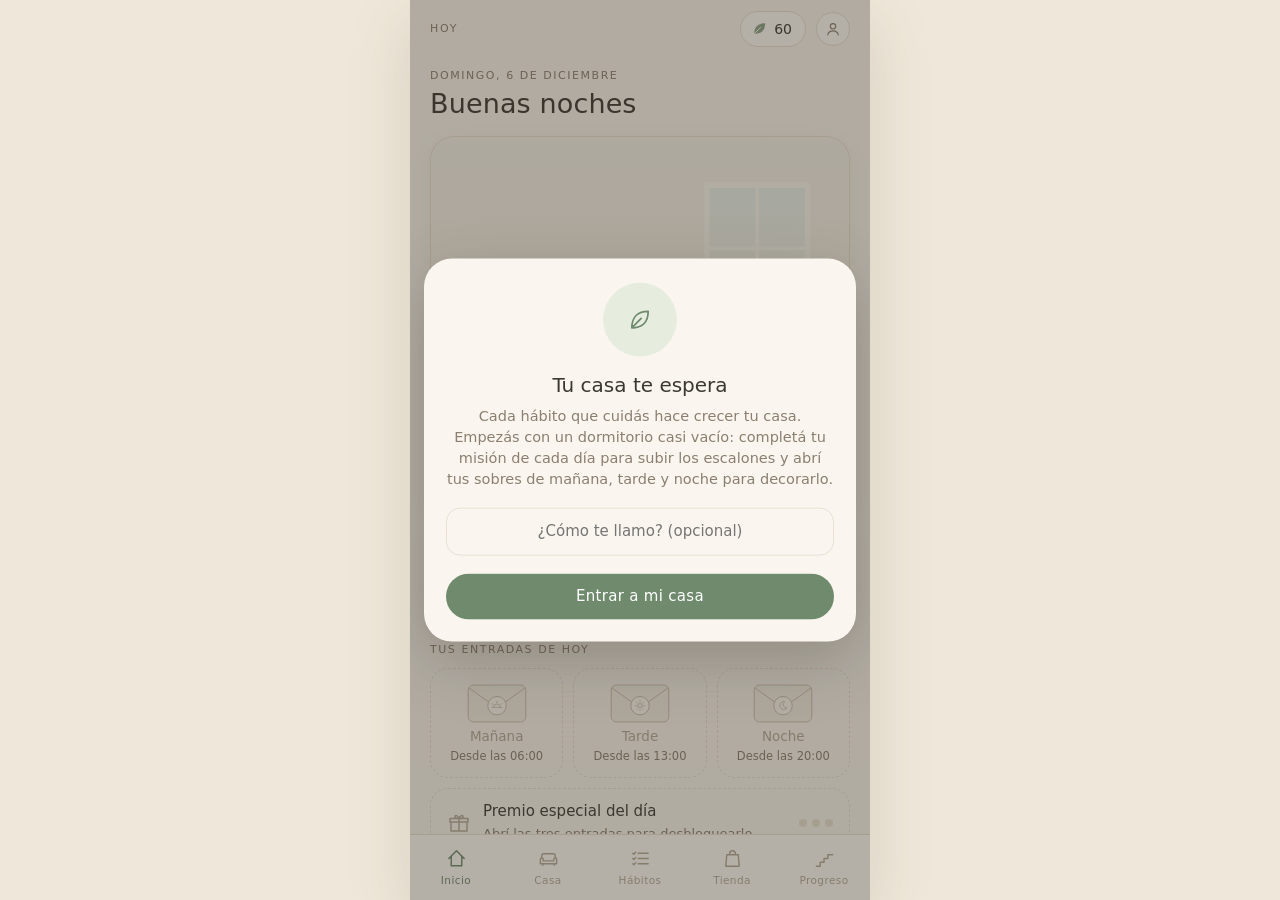
==== casa-habitos/index.html @ c769ccf6 "Agregar prototipo del juego de hábitos y decoración de casa Carpeta aparte (casa-habitos/), no se pu" ====
<!doctype html>
<html lang="es">
<head>
<meta charset="utf-8">
<meta name="viewport" content="width=device-width, initial-scale=1, viewport-fit=cover">
<meta name="theme-color" content="#FAF6EF">
<meta name="apple-mobile-web-app-capable" content="yes">
<meta name="mobile-web-app-capable" content="yes">
<title>Mi casa · hábitos</title>
<link rel="stylesheet" href="estilo.css">
</head>
<body>
<div id="app">
  <header id="top"></header>
  <main id="main"></main>
  <nav id="nav"></nav>
  <div id="devbtn"></div>
  <div id="toast"></div>
  <div id="modal"></div>
</div>
<script src="datos.js"></script>
<script src="arte.js"></script>
<script src="juego.js"></script>
</body>
</html>
---- casa-habitos/estilo.css ----
/* =====================================================================
   ESTILO: blanco cálido, crema y beige · verde salvia y terracota de acento
   Tipografía fina, mucho aire, nada de colores saturados.
   ===================================================================== */
:root {
  --bg: #FAF6EF;
  --card: #FFFDF9;
  --crema: #F3ECDF;
  --linea: #E8DFD0;
  --ink: #3B3833;
  --ink2: #8A7F70;
  --ink3: #B3A998;
  --salvia: #8DA38A;
  --salvia-d: #6F8A6D;
  --salvia-l: #E6EDDF;
  --terra: #C47A5A;
  --terra-l: #F6E7DD;
  --lav: #B9AFCB;
  --lav-l: #EFEBF4;
  --radio: 20px;
  --sombra: 0 1px 2px rgba(80, 60, 40, .04), 0 8px 24px rgba(80, 60, 40, .06);
  --nav-h: 66px;
  --top-h: 58px;
}
* { box-sizing: border-box; -webkit-tap-highlight-color: transparent; }
html, body { margin: 0; height: 100%; background: #EFE8DA; }
body {
  font-family: "Avenir Next", "Helvetica Neue", "Segoe UI", Inter, system-ui, -apple-system, Roboto, sans-serif;
  font-weight: 300; color: var(--ink); font-size: 15px; line-height: 1.45;
  -webkit-font-smoothing: antialiased; overscroll-behavior: none;
}
button { font: inherit; color: inherit; background: none; border: 0; padding: 0; cursor: pointer; text-align: inherit; }
button:disabled { cursor: default; }
input { font: inherit; color: inherit; }
h1, h2, h3, p { margin: 0; }
h1 { font-size: 27px; font-weight: 300; letter-spacing: .005em; line-height: 1.2; }
h2 { font-size: 20px; font-weight: 300; }
h3 { font-size: 16px; font-weight: 400; }
b, strong { font-weight: 500; }
.ico { display: block; flex: none; }
.s-lbl { font-size: 11px; font-weight: 400; letter-spacing: .14em; text-transform: uppercase; color: var(--ink2); }
.suave { color: var(--ink2); }
.peq { font-size: 13px; }

/* ----- marco de la app (en compu se ve como un celular centrado) ----- */
#app {
  position: relative; display: flex; flex-direction: column;
  width: 100%; max-width: 460px; height: 100dvh; margin: 0 auto; background: var(--bg); overflow: hidden;
}
@media (min-width: 520px) { #app { height: min(900px, 100dvh); margin-top: max(0px, calc((100dvh - 900px) / 2)); box-shadow: 0 20px 60px rgba(80, 60, 40, .15); border-radius: 0; } }
#top { flex: none; height: calc(var(--top-h) + env(safe-area-inset-top)); padding: env(safe-area-inset-top) 20px 0; display: flex; align-items: center; justify-content: space-between; }
#top .ttl { font-size: 11px; letter-spacing: .16em; text-transform: uppercase; color: var(--ink2); font-weight: 400; }
#top .der { display: flex; gap: 10px; align-items: center; }
.chip-hojas { display: flex; align-items: center; gap: 6px; padding: 7px 13px 7px 10px; border-radius: 99px; background: var(--card); border: 1px solid var(--linea); font-weight: 400; font-size: 14px; }
.chip-hojas.sube { animation: sube .7s ease; }
@keyframes sube { 30% { transform: scale(1.08); background: var(--salvia-l); } }
.avatar { width: 34px; height: 34px; border-radius: 50%; border: 1px solid var(--linea); background: var(--card); display: grid; place-items: center; color: var(--ink2); font-weight: 400; }
#main { flex: 1; overflow-y: auto; overflow-x: hidden; padding: 4px 20px 28px; -webkit-overflow-scrolling: touch; }
#nav { flex: none; height: calc(var(--nav-h) + env(safe-area-inset-bottom)); padding-bottom: env(safe-area-inset-bottom); display: flex; background: rgba(255, 253, 249, .94); border-top: 1px solid var(--linea); }
#nav button { flex: 1; display: flex; flex-direction: column; align-items: center; justify-content: center; gap: 3px; font-size: 10.5px; letter-spacing: .04em; color: var(--ink3); position: relative; }
#nav button.on { color: var(--salvia-d); font-weight: 400; }
#nav .punto { position: absolute; top: 9px; left: calc(50% + 8px); width: 7px; height: 7px; border-radius: 50%; background: var(--terra); }

/* ----- piezas comunes ----- */
.card { background: var(--card); border: 1px solid var(--linea); border-radius: var(--radio); padding: 16px 18px; box-shadow: var(--sombra); }
.fila { display: flex; align-items: center; gap: 12px; }
.sep { height: 22px; }
.sep-s { height: 12px; }
.btn { display: inline-flex; align-items: center; justify-content: center; gap: 8px; min-height: 46px; padding: 0 22px; border-radius: 99px; background: var(--salvia-d); color: #fff; font-weight: 400; letter-spacing: .02em; transition: transform .15s, opacity .15s; }
.btn:active { transform: scale(.98); }
.btn.sec { background: transparent; color: var(--ink); border: 1px solid var(--linea); }
.btn.terra { background: var(--terra); }
.btn.chico { min-height: 36px; padding: 0 16px; font-size: 14px; }
.btn.bloque { width: 100%; }
.btn[disabled], .btn.off { background: var(--crema); color: var(--ink3); border: 1px solid var(--linea); }
.pastilla { display: inline-block; padding: 3px 10px; border-radius: 99px; font-size: 11.5px; font-weight: 400; letter-spacing: .04em; background: var(--crema); color: var(--ink2); }
.pastilla.sal { background: var(--salvia-l); color: var(--salvia-d); }
.pastilla.ter { background: var(--terra-l); color: var(--terra); }
.barra { height: 6px; border-radius: 9px; background: var(--crema); overflow: hidden; }
.barra > i { display: block; height: 100%; background: var(--salvia); border-radius: 9px; transition: width .6s cubic-bezier(.3, .7, .2, 1); }
.hola { padding: 6px 0 16px; }
.hola .s-lbl { margin-bottom: 4px; }

/* ----- escena (ambiente) ----- */
.escena-wrap { position: relative; border-radius: 24px; overflow: hidden; box-shadow: var(--sombra); border: 1px solid var(--linea); background: var(--crema); aspect-ratio: 360 / 320; }
.escena-wrap svg.escena { width: 100%; height: 100%; display: block; }
.escena .obj { cursor: grab; touch-action: none; }
.escena .selbox { stroke: var(--salvia-d); stroke-width: 1.4; stroke-dasharray: 4 3; opacity: 0; pointer-events: none; }
.escena .obj.sel .selbox { opacity: 1; }
.escena:not(.edit) .obj { pointer-events: none; }
.escena .gota { fill: #9EC3D1; opacity: 0; animation: gota 2.4s ease-in infinite; }
@keyframes gota { 0% { opacity: 0; transform: translateY(0); } 20% { opacity: .9; } 100% { opacity: 0; transform: translateY(30px); } }
.escena .rincon { animation: aparece .9s ease both; }
@keyframes aparece { from { opacity: 0; transform: translate(10px, 316px); } }
.escena .pasea { animation: pasea 28s linear infinite; }
.escena .giro { animation: giro 28s steps(1) infinite; }
@keyframes pasea { 0% { transform: translate(40px, 308px); } 47% { transform: translate(318px, 308px); } 50% { transform: translate(318px, 308px); } 97% { transform: translate(40px, 308px); } 100% { transform: translate(40px, 308px); } }
@keyframes giro { 0% { transform: scaleX(1); } 50% { transform: scaleX(-1); } 100% { transform: scaleX(1); } }
.escena .pers-cuerpo { animation: respira 3.4s ease-in-out infinite; }
@keyframes respira { 50% { transform: translateY(-1px); } }
.escena-pie { position: absolute; left: 12px; right: 12px; bottom: 12px; display: flex; justify-content: space-between; align-items: center; gap: 8px; pointer-events: none; }
.vidrio { background: rgba(255, 253, 249, .88); backdrop-filter: blur(6px); -webkit-backdrop-filter: blur(6px); border-radius: 99px; padding: 6px 13px; font-size: 12.5px; font-weight: 400; display: flex; align-items: center; gap: 8px; border: 1px solid rgba(232, 223, 208, .8); }
.barritas { display: inline-flex; gap: 3px; align-items: flex-end; }
.barritas i { width: 5px; border-radius: 2px; background: var(--linea); }
.barritas i.h { background: var(--salvia); }
.barritas i.a { background: var(--terra); }

/* ----- sobres (mañana / tarde / noche) ----- */
.sobres { display: grid; grid-template-columns: repeat(3, 1fr); gap: 10px; }
.sobre { position: relative; border-radius: 18px; padding: 10px 6px 12px; text-align: center; border: 1px solid var(--linea); background: var(--card); display: flex; flex-direction: column; align-items: center; gap: 2px; }
.sobre .sobre-svg { width: 62px; height: 46px; }
.sobre .nombre { font-size: 13.5px; font-weight: 400; }
.sobre .sub { font-size: 11.5px; color: var(--ink2); }
.sobre.listo { background: var(--terra-l); border-color: #E8C6B4; animation: flota 3.2s ease-in-out infinite; box-shadow: 0 6px 18px rgba(196, 122, 90, .16); }
.sobre.listo .sub { color: var(--terra); font-weight: 400; }
.sobre.ok { background: var(--salvia-l); border-color: #D2DEC8; }
.sobre.bloq { background: transparent; border-style: dashed; }
.sobre.bloq .nombre { color: var(--ink3); }
@keyframes flota { 50% { transform: translateY(-3px); } }
.premio-dia { margin-top: 10px; display: flex; align-items: center; gap: 12px; padding: 12px 16px; border-radius: 18px; border: 1px dashed var(--linea); }
.premio-dia.listo { border: 1px solid #D9CFE6; background: var(--lav-l); border-style: solid; animation: flota 3.2s ease-in-out infinite; }
.premio-dia.ok { border-style: solid; background: var(--salvia-l); border-color: #D2DEC8; }
.puntos { display: flex; gap: 5px; }
.puntos i { width: 8px; height: 8px; border-radius: 50%; background: var(--linea); }
.puntos i.h { background: var(--lav); }
.prox { margin-top: 12px; font-size: 13.5px; color: var(--ink2); display: flex; gap: 8px; align-items: center; }

/* ----- misión ----- */
.mision { display: flex; flex-direction: column; gap: 12px; }
.mision .num { font-size: 30px; font-weight: 300; line-height: 1; }
.mision .num small { font-size: 14px; color: var(--ink2); margin-left: 4px; }
.banner-fuego { display: flex; gap: 12px; align-items: flex-start; padding: 14px 16px; border-radius: 18px; background: var(--terra-l); border: 1px solid #EAC9B8; color: #8A4E34; }
.banner-fuego .ico { color: var(--terra); margin-top: 1px; }
.banner-fuego b { font-weight: 500; display: block; }
.banner-fuego span { font-size: 13.5px; }
.meta-bar { display: flex; flex-direction: column; gap: 8px; }

/* ----- hábitos ----- */
.habs { display: flex; flex-direction: column; gap: 8px; }
.hab { display: flex; align-items: center; gap: 14px; width: 100%; padding: 14px 16px; border-radius: 18px; background: var(--card); border: 1px solid var(--linea); transition: background .25s, border-color .25s; }
.hab .icono { color: var(--ink2); }
.hab .nom { flex: 1; font-size: 15.5px; }
.hab .tilde { width: 26px; height: 26px; border-radius: 50%; border: 1.5px solid var(--ink3); display: grid; place-items: center; color: transparent; transition: all .25s; }
.hab.on { background: var(--salvia-l); border-color: #D2DEC8; }
.hab.on .nom { color: var(--salvia-d); }
.hab.on .icono { color: var(--salvia-d); }
.hab.on .tilde { background: var(--salvia-d); border-color: var(--salvia-d); color: #fff; }
.hab.bloqueado { opacity: .85; }
.extras-t { margin: 18px 0 8px; }

/* ----- pantalla Casa ----- */
.seg { display: grid; grid-template-columns: 1fr 1fr; background: var(--crema); border-radius: 99px; padding: 3px; margin-bottom: 14px; }
.seg button { text-align: center; padding: 8px 0; border-radius: 99px; font-size: 13.5px; color: var(--ink2); }
.seg button.on { background: var(--card); color: var(--ink); font-weight: 400; box-shadow: 0 1px 4px rgba(80, 60, 40, .08); }
.sala-nav { display: flex; align-items: center; justify-content: space-between; margin-bottom: 12px; }
.sala-nav .centro { text-align: center; }
.redondo { width: 38px; height: 38px; border-radius: 50%; border: 1px solid var(--linea); background: var(--card); display: grid; place-items: center; color: var(--ink2); }
.redondo:disabled { opacity: .35; }
.barra-sel { min-height: 54px; display: flex; align-items: center; justify-content: center; gap: 8px; margin: 12px 0 4px; }
.barra-sel .btn { min-height: 42px; padding: 0 16px; font-size: 14px; }
.ayuda { font-size: 13px; color: var(--ink2); text-align: center; }
.tira { display: flex; gap: 10px; overflow-x: auto; padding: 4px 2px 8px; margin: 0 -2px; scrollbar-width: none; }
.tira::-webkit-scrollbar { display: none; }
.thumb { position: relative; flex: none; width: 82px; height: 82px; border-radius: 16px; background: var(--card); border: 1px solid var(--linea); padding: 8px; }
.thumb svg { width: 100%; height: 100%; }
.thumb .cnt { position: absolute; right: 6px; bottom: 4px; font-size: 11px; color: var(--ink2); background: var(--card); border-radius: 8px; padding: 0 4px; }
.vacio { padding: 18px; border-radius: 16px; border: 1px dashed var(--linea); text-align: center; color: var(--ink2); font-size: 13.5px; width: 100%; }
.acciones { display: flex; gap: 10px; margin-top: 8px; }
.acciones .btn { flex: 1; }
.plano { width: 100%; display: block; }
.plano .celda { cursor: pointer; }
.plano text { font-family: inherit; font-weight: 400; fill: var(--ink); }

/* ----- escalera ----- */
.escalera { width: 100%; display: block; overflow: visible; }
.esc-p rect { fill: #F1EADB; stroke: none; transition: fill .6s; }
.esc-p text { font-size: 13px; fill: var(--ink3); font-family: inherit; font-weight: 400; transition: fill .6s; }
.esc-p.hecho rect { fill: #C3D1BC; }
.esc-p.hecho text { fill: #5F7C5D; }
.esc-p.actual rect { fill: var(--terra-l); stroke: var(--terra); stroke-width: 1.3; }
.esc-p.actual text { fill: var(--terra); }
.escalera .marca { transition: transform 1.1s cubic-bezier(.45, 0, .2, 1); }
.escalera .marca-txt { font-size: 10.5px; fill: var(--terra); font-family: inherit; letter-spacing: .04em; }

/* ----- tienda ----- */
.chips { display: flex; gap: 8px; overflow-x: auto; padding: 2px 0 10px; scrollbar-width: none; margin: 0 -20px; padding-left: 20px; padding-right: 20px; }
.chips::-webkit-scrollbar { display: none; }
.chip { flex: none; padding: 7px 15px; border-radius: 99px; border: 1px solid var(--linea); background: var(--card); font-size: 13.5px; color: var(--ink2); }
.chip.on { background: var(--ink); color: #fff; border-color: var(--ink); }
.grilla { display: grid; grid-template-columns: 1fr 1fr; gap: 12px; }
.prod { position: relative; background: var(--card); border: 1px solid var(--linea); border-radius: 20px; padding: 10px 12px 12px; text-align: left; display: flex; flex-direction: column; gap: 6px; }
.prod .vista { height: 92px; border-radius: 14px; background: var(--bg); padding: 8px; }
.prod .vista svg { width: 100%; height: 100%; }
.prod .nom { font-size: 14px; line-height: 1.25; padding-right: 2px; }
.prod .pie { display: flex; justify-content: space-between; align-items: center; font-size: 13.5px; }
.precio { display: inline-flex; align-items: center; gap: 4px; font-weight: 400; }
.precio.no { color: var(--ink3); }
.rar { font-size: 11px; letter-spacing: .04em; }
.corazon { position: absolute; top: 14px; right: 14px; width: 28px; height: 28px; border-radius: 50%; display: grid; place-items: center; color: var(--ink3); background: rgba(255, 253, 249, .9); }
.corazon.on { color: var(--terra); }
.corazon.on svg path { fill: var(--terra); }
.tienes { position: absolute; top: 14px; left: 14px; font-size: 11px; background: var(--card); border-radius: 99px; padding: 1px 8px; color: var(--ink2); border: 1px solid var(--linea); }
.caja-card { display: flex; gap: 14px; align-items: center; margin-bottom: 12px; }
.caja-ico { width: 56px; height: 56px; border-radius: 16px; display: grid; place-items: center; background: var(--crema); color: var(--ink2); flex: none; }
.caja-ico.especial { background: var(--salvia-l); color: var(--salvia-d); }
.caja-ico.rara { background: var(--lav-l); color: #8579A8; }

/* ----- progreso ----- */
.niveles { display: flex; flex-direction: column; }
.nivel { display: flex; gap: 14px; align-items: center; padding: 11px 0; border-bottom: 1px solid var(--linea); }
.nivel:last-child { border-bottom: 0; }
.nivel .bola { width: 30px; height: 30px; flex: none; border-radius: 50%; border: 1.5px solid var(--ink3); display: grid; place-items: center; font-size: 12.5px; color: var(--ink3); }
.nivel.hecho .bola { background: var(--salvia-d); border-color: var(--salvia-d); color: #fff; }
.nivel.actual .bola { border-color: var(--terra); color: var(--terra); }
.nivel .txt { flex: 1; }
.nivel.futuro .txt { color: var(--ink3); }
.stats { display: grid; grid-template-columns: 1fr 1fr; gap: 10px; }
.stat { padding: 14px 16px; border-radius: 18px; background: var(--card); border: 1px solid var(--linea); }
.stat b { display: block; font-size: 26px; font-weight: 300; }

/* ----- perfil ----- */
.campo { width: 100%; padding: 12px 14px; border-radius: 14px; border: 1px solid var(--linea); background: var(--bg); outline: none; }
.campo:focus { border-color: var(--salvia); }
.estilos { display: grid; grid-template-columns: 1fr 1fr; gap: 8px; }
.estilo-op { display: flex; align-items: center; gap: 10px; padding: 10px 12px; border-radius: 14px; border: 1px solid var(--linea); background: var(--bg); font-size: 14px; }
.estilo-op.on { border-color: var(--salvia-d); background: var(--salvia-l); }
.estilo-op .mues { display: flex; }
.estilo-op .mues i { width: 14px; height: 14px; border-radius: 50%; border: 1px solid rgba(0, 0, 0, .06); margin-left: -4px; }
.interruptor { width: 46px; height: 28px; border-radius: 99px; background: var(--linea); position: relative; flex: none; transition: background .2s; }
.interruptor::after { content: ""; position: absolute; top: 3px; left: 3px; width: 22px; height: 22px; border-radius: 50%; background: #fff; transition: transform .2s; box-shadow: 0 1px 3px rgba(0, 0, 0, .15); }
.interruptor.on { background: var(--salvia-d); }
.interruptor.on::after { transform: translateX(18px); }
.lista-sep > * + * { margin-top: 14px; }
.aviso-ej { padding: 10px 14px; border-radius: 14px; background: var(--bg); border: 1px solid var(--linea); font-size: 13.5px; }

/* ----- ventanas (modales) ----- */
#modal { position: absolute; inset: 0; z-index: 50; display: none; }
#modal.on { display: block; }
#modal .velo { position: absolute; inset: 0; background: rgba(60, 50, 38, .38); animation: velo .3s ease; }
@keyframes velo { from { opacity: 0; } }
#modal .hoja { position: absolute; left: 14px; right: 14px; bottom: calc(14px + env(safe-area-inset-bottom)); max-height: 88%; overflow-y: auto; background: var(--bg); border-radius: 28px; padding: 24px 22px 22px; box-shadow: 0 20px 60px rgba(60, 50, 38, .25); animation: entra .4s cubic-bezier(.2, .8, .2, 1); }
#modal .hoja.centro { top: 50%; bottom: auto; transform: translateY(-50%); animation: entraC .45s cubic-bezier(.2, .8, .2, 1); text-align: center; }
@keyframes entra { from { transform: translateY(30px); opacity: 0; } }
@keyframes entraC { from { transform: translateY(-46%) scale(.97); opacity: 0; } }
.mod-t { margin-bottom: 6px; }
.mod-sub { color: var(--ink2); font-size: 14.5px; margin-bottom: 18px; }
.mod-btns { display: flex; flex-direction: column; gap: 10px; margin-top: 18px; }
.cerrar-x { position: absolute; top: 14px; right: 14px; width: 34px; height: 34px; display: grid; place-items: center; color: var(--ink2); }
.anillo { position: relative; width: 74px; height: 74px; margin: 0 auto 14px; display: grid; place-items: center; border-radius: 50%; background: var(--salvia-l); color: var(--salvia-d); }
.anillo::before, .anillo::after { content: ""; position: absolute; inset: 0; border-radius: 50%; border: 1.5px solid var(--salvia); opacity: 0; animation: onda 2.4s ease-out infinite; }
.anillo::after { animation-delay: 1.2s; }
.anillo.ter { background: var(--terra-l); color: var(--terra); }
.anillo.ter::before, .anillo.ter::after { border-color: var(--terra); }
@keyframes onda { from { transform: scale(1); opacity: .6; } to { transform: scale(1.7); opacity: 0; } }
.mini-esc { margin: 6px 0 4px; }
.sobre-grande { width: 190px; height: 160px; display: block; margin: 0 auto; cursor: pointer; }
.sobre-grande .solapa { transform-origin: 60px 28px; transition: transform .6s cubic-bezier(.3, .7, .2, 1); }
.sobre-grande.abierto .solapa { transform: scaleY(-1); }
.sobre-grande .carta { transition: transform .8s .2s cubic-bezier(.3, .7, .2, 1); }
.sobre-grande.abierto .carta { transform: translateY(-26px); }
.sobre-grande.abierto .sello { opacity: 0; }
.latido { animation: latido 2.4s ease-in-out infinite; }
@keyframes latido { 50% { transform: scale(1.04); } }
.revela { animation: sube-in .7s .15s cubic-bezier(.2, .8, .2, 1) both; }
.revela.d2 { animation-delay: .45s; }
@keyframes sube-in { from { opacity: 0; transform: translateY(14px); } }
.obj-card { margin: 14px auto 0; width: 100%; max-width: 270px; border-radius: 22px; border: 1px solid var(--linea); background: var(--card); padding: 14px; }
.obj-card .vista { height: 120px; padding: 6px; }
.obj-card .vista svg { width: 100%; height: 100%; }
.mas-hojas { display: inline-flex; align-items: center; gap: 8px; font-size: 22px; font-weight: 300; }
.lista-hab { display: flex; flex-direction: column; gap: 10px; text-align: left; }
.hab-ed { display: flex; align-items: center; gap: 8px; }
.hab-ed .campo { flex: 1; padding: 10px 12px; }
.mini-b { width: 36px; height: 36px; flex: none; display: grid; place-items: center; border-radius: 12px; border: 1px solid var(--linea); background: var(--card); color: var(--ink2); }
.mini-b.on { background: var(--salvia-l); border-color: #D2DEC8; color: var(--salvia-d); }
.sel-lista { display: grid; grid-template-columns: repeat(3, 1fr); gap: 10px; }

/* ----- aviso breve ----- */
#toast { position: absolute; left: 50%; bottom: calc(var(--nav-h) + 20px + env(safe-area-inset-bottom)); transform: translate(-50%, 20px); background: var(--ink); color: #fff; padding: 10px 18px; border-radius: 99px; font-size: 14px; opacity: 0; pointer-events: none; transition: all .35s; z-index: 60; max-width: 86%; text-align: center; }
#toast.on { opacity: .95; transform: translate(-50%, 0); }

/* ----- modo desarrollo ----- */
#devbtn { position: absolute; right: 12px; bottom: calc(var(--nav-h) + 12px + env(safe-area-inset-bottom)); z-index: 40; }
#devbtn button { padding: 7px 12px; border-radius: 99px; background: #4A4640; color: #fff; font-size: 11px; letter-spacing: .1em; opacity: .85; }
.dev-grid { display: grid; grid-template-columns: 1fr 1fr; gap: 8px; text-align: left; }
.dev-grid .btn { min-height: 40px; padding: 0 10px; font-size: 13.5px; }
.dev-info { text-align: left; font-size: 13px; color: var(--ink2); padding: 10px 12px; background: var(--card); border-radius: 12px; border: 1px solid var(--linea); margin-bottom: 12px; }
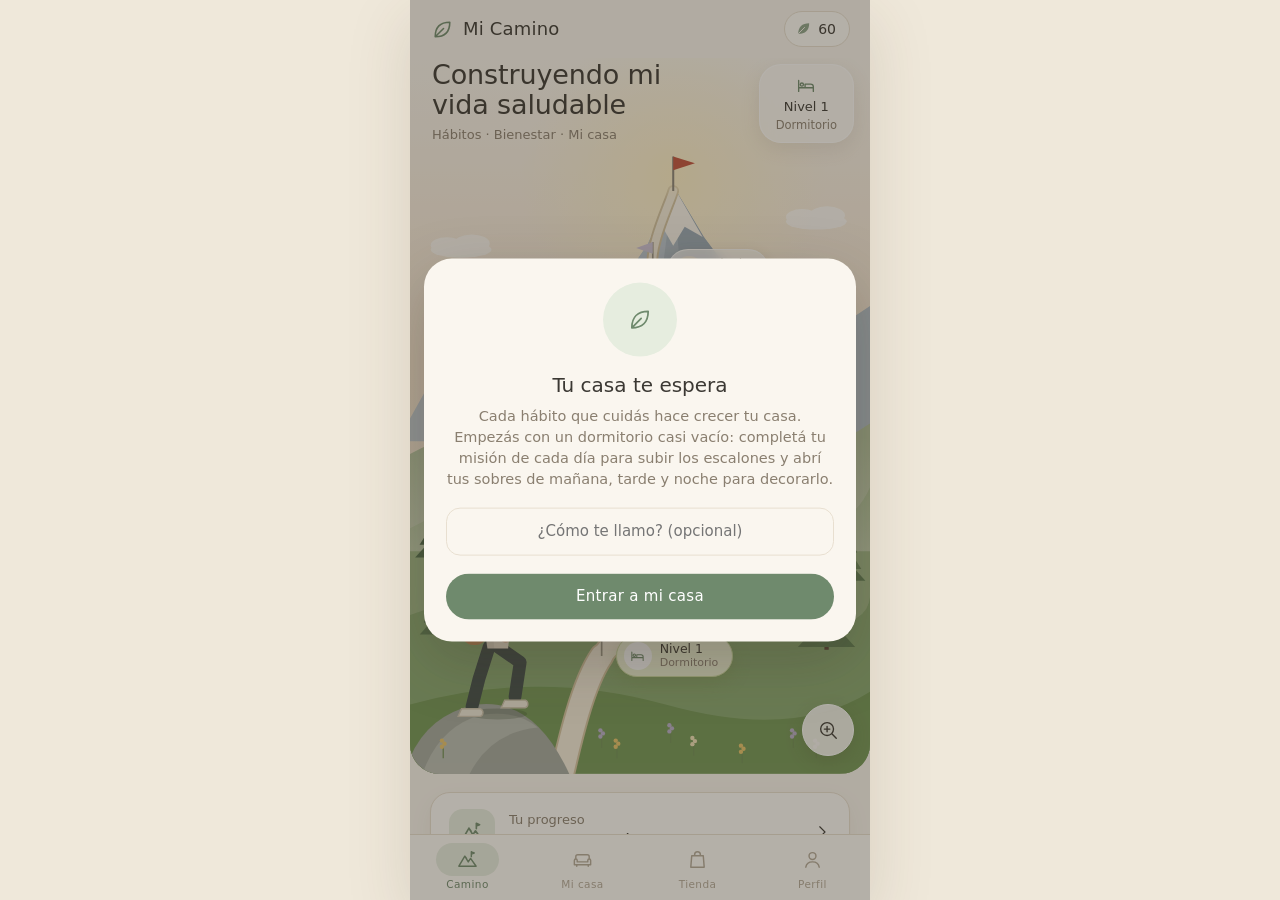
==== commit 9f44ca1c: "Rediseñar la pantalla principal como un camino de montaña con vista de nivel Mapa con los 7 niveles," ====
--- a/casa-habitos/index.html
+++ b/casa-habitos/index.html
@@ -20,6 +20,7 @@
 </div>
 <script src="datos.js"></script>
 <script src="arte.js"></script>
+<script src="camino-arte.js"></script>
 <script src="juego.js"></script>
 </body>
 </html>
--- a/casa-habitos/estilo.css
+++ b/casa-habitos/estilo.css
@@ -285,3 +285,90 @@
 .dev-grid { display: grid; grid-template-columns: 1fr 1fr; gap: 8px; text-align: left; }
 .dev-grid .btn { min-height: 40px; padding: 0 10px; font-size: 13.5px; }
 .dev-info { text-align: left; font-size: 13px; color: var(--ink2); padding: 10px 12px; background: var(--card); border-radius: 12px; border: 1px solid var(--linea); margin-bottom: 12px; }
+
+/* =====================================================================
+   CAMINO (pantalla principal): mapa de montaña y vista de nivel
+   ===================================================================== */
+#top .marca { display: flex; align-items: center; gap: 8px; font-size: 18px; font-weight: 400; letter-spacing: .01em; color: var(--salvia-d); }
+#top .marca span { color: var(--ink); }
+#nav button .ic { position: relative; padding: 5px 20px; border-radius: 99px; transition: background .25s; display: grid; place-items: center; }
+#nav button.on .ic { background: var(--salvia-l); }
+#nav .punto { position: absolute; top: 3px; right: 14px; left: auto; }
+#nav button { gap: 1px; }
+
+.camino, .nivel-vista { margin: 0 -20px; }
+.mapa { position: relative; aspect-ratio: 360 / 560; margin-top: -4px; overflow: hidden; border-radius: 0 0 30px 30px; }
+.mapa-svg, .nivel-svg { position: absolute; inset: 0; width: 100%; height: 100%; display: block; }
+.cam-tit { position: absolute; left: 22px; top: 2px; right: 150px; }
+.cam-tit h1 { font-size: 27px; line-height: 1.12; font-weight: 300; letter-spacing: -.005em; }
+.cam-tit p { margin-top: 6px; font-size: 13px; color: var(--ink2); }
+.pill-act { position: absolute; right: 16px; top: 6px; display: flex; flex-direction: column; align-items: center; gap: 0; padding: 9px 16px 8px; border-radius: 22px; background: rgba(255, 253, 249, .78); backdrop-filter: blur(8px); -webkit-backdrop-filter: blur(8px); border: 1px solid rgba(255, 255, 255, .8); box-shadow: 0 6px 20px rgba(110, 90, 60, .12); color: var(--salvia-d); text-align: center; }
+.pill-act b { font-size: 13px; font-weight: 500; color: var(--ink); margin-top: 2px; }
+.pill-act small { font-size: 11.5px; color: var(--ink2); }
+.pill-n { position: absolute; display: flex; align-items: center; gap: 8px; padding: 6px 14px 6px 7px; border-radius: 99px; background: rgba(255, 253, 249, .86); backdrop-filter: blur(6px); -webkit-backdrop-filter: blur(6px); border: 1px solid rgba(255, 255, 255, .85); box-shadow: 0 4px 14px rgba(90, 80, 50, .16); text-align: left; }
+.pill-n.d { transform: translate(14px, -50%); }
+.pill-n.i { transform: translate(calc(-100% - 14px), -50%); }
+.pill-n .rm, .pill-n .ck { width: 28px; height: 28px; border-radius: 50%; display: grid; place-items: center; color: var(--ink2); background: var(--crema); flex: none; }
+.pill-n .ck { background: var(--salvia-d); color: #fff; }
+.pill-n .t { display: flex; flex-direction: column; line-height: 1.15; }
+.pill-n b { font-size: 12.5px; font-weight: 500; }
+.pill-n small { font-size: 11px; color: var(--ink2); }
+.pill-n.actual { background: #EEF2D6; border-color: #C9D7A0; box-shadow: 0 6px 18px rgba(120, 140, 60, .28); }
+.pill-n.actual .rm { background: #fff; color: var(--salvia-d); }
+.pill-n.futuro { background: rgba(255, 253, 249, .7); }
+.pill-n.futuro b, .pill-n.futuro small { color: var(--ink3); }
+.zoom { position: absolute; right: 16px; bottom: 18px; width: 52px; height: 52px; border-radius: 50%; display: grid; place-items: center; background: rgba(255, 253, 249, .9); border: 1px solid #fff; box-shadow: 0 6px 18px rgba(80, 70, 40, .2); color: var(--ink); }
+.cam-resto { padding: 18px 20px 4px; }
+.prog-card { display: flex; align-items: center; gap: 14px; width: 100%; text-align: left; }
+.prog-card .pic { width: 46px; height: 46px; border-radius: 14px; display: grid; place-items: center; background: var(--salvia-l); color: var(--salvia-d); }
+.prog-card .pt { flex: 1; display: flex; flex-direction: column; }
+.prog-card b { font-weight: 400; font-size: 16px; }
+
+.nv-head { display: flex; align-items: center; gap: 12px; padding: 0 20px; }
+.nv-sala { display: flex; align-items: center; gap: 12px; }
+.nv-ic { width: 54px; height: 54px; border-radius: 50%; display: grid; place-items: center; background: #F3EBDC; color: var(--ink2); border: 1px solid var(--linea); }
+.nv-sala h2 { font-size: 26px; font-weight: 400; line-height: 1.1; }
+.nv-n { font-size: 17px; }
+.nv-esc { padding: 12px 20px 8px; font-size: 15px; text-align: center; }
+.nv-dots { position: relative; z-index: 2; display: flex; align-items: center; justify-content: center; gap: 0; padding: 0 20px 4px; }
+.nv-dots i { width: 11px; height: 11px; border-radius: 50%; background: #fff; border: 1.5px solid #CFC8B6; position: relative; margin-right: 22px; }
+.nv-dots i:last-child { margin-right: 0; }
+.nv-dots i::after { content: ""; position: absolute; left: 100%; top: 50%; width: 22px; height: 1.5px; background: #CFC8B6; transform: translateY(-50%); }
+.nv-dots i:last-child::after { display: none; }
+.nv-dots i.h { background: var(--salvia-d); border-color: var(--salvia-d); }
+.nv-dots i.h::after { background: var(--salvia-d); }
+.nv-dots i.h + i:not(.h)::before { display: none; }
+.nv-ilu { position: relative; aspect-ratio: 360 / 380; margin-top: -6px; }
+.nv-panel-w { position: relative; margin: -46px 14px 0; }
+.mision-card { background: rgba(255, 253, 249, .95); backdrop-filter: blur(8px); -webkit-backdrop-filter: blur(8px); padding: 16px 16px 12px; }
+.mision-card h3 { font-size: 20px; font-weight: 400; }
+.mc-n { font-size: 15px; color: var(--ink2); }
+.hab.mini { padding: 9px 12px; gap: 12px; border-radius: 14px; background: transparent; border-color: transparent; border-bottom: 1px solid var(--linea); border-radius: 0; }
+.hab.mini .nom { font-size: 15px; }
+.hab.mini .tilde { width: 24px; height: 24px; }
+.hab.mini.on { background: transparent; border-color: transparent; border-bottom: 1px solid var(--linea); }
+.hab.mini.on .nom { color: var(--ink); }
+.hab.mini.on .tilde { background: #7FAE44; border-color: #7FAE44; }
+.hab.mini.on .icono { color: var(--salvia-d); }
+.mision-card .habs { gap: 0; }
+.link { display: flex; align-items: center; justify-content: center; gap: 6px; width: 100%; margin-top: 8px; padding: 10px; color: var(--ink2); font-size: 13.5px; }
+.fuego-nv { margin-bottom: 10px; }
+.nv-panel { text-align: center; padding-top: 22px; background: rgba(255, 253, 249, .95); }
+.nv-panel .ico { margin: 0 auto; }
+
+/* escalones */
+.nv-st .f { fill: #EEE6D6; transition: fill .6s; } .nv-st .top { fill: #FCF9F2; transition: fill .6s; } .nv-st .sd { fill: #DCD2BE; transition: fill .6s; }
+.nv-st .num { font-size: 20px; font-weight: 500; fill: #B7AD9B; font-family: inherit; transition: fill .6s; }
+.nv-st .chk { opacity: 0; transition: opacity .5s .3s; } .nv-st .chk circle { fill: #6F9A3F; stroke: #fff; stroke-width: 1.8; }
+.nv-st .chk path { fill: none; stroke: #fff; stroke-width: 2.2; stroke-linecap: round; stroke-linejoin: round; }
+.nv-st.hecho .f { fill: #86A855; } .nv-st.hecho .top { fill: #B0CC84; } .nv-st.hecho .sd { fill: #6E8F45; } .nv-st.hecho .num { fill: #fff; } .nv-st.hecho .chk { opacity: 1; }
+.nv-st.actual .f { fill: #6C9A3A; } .nv-st.actual .top { fill: #A2C760; } .nv-st.actual .sd { fill: #587F2E; } .nv-st.actual .num { fill: #fff; }
+.nivel-svg .pj { transition: transform 1.2s cubic-bezier(.45, 0, .2, 1); }
+.nv-modal { position: relative; aspect-ratio: 360 / 338; margin: 6px -6px 0; border-radius: 18px; overflow: hidden; }
+
+/* zoom entre vistas */
+.anim-in { animation: zoomIn .55s cubic-bezier(.2, .8, .2, 1); transform-origin: 50% 70%; }
+.anim-out { animation: zoomOut .55s cubic-bezier(.2, .8, .2, 1); transform-origin: 50% 40%; }
+@keyframes zoomIn { from { opacity: 0; transform: scale(.9); } }
+@keyframes zoomOut { from { opacity: 0; transform: scale(1.12); } }
+.nv-ilu .zoom { top: 74px; bottom: auto; width: 46px; height: 46px; }
